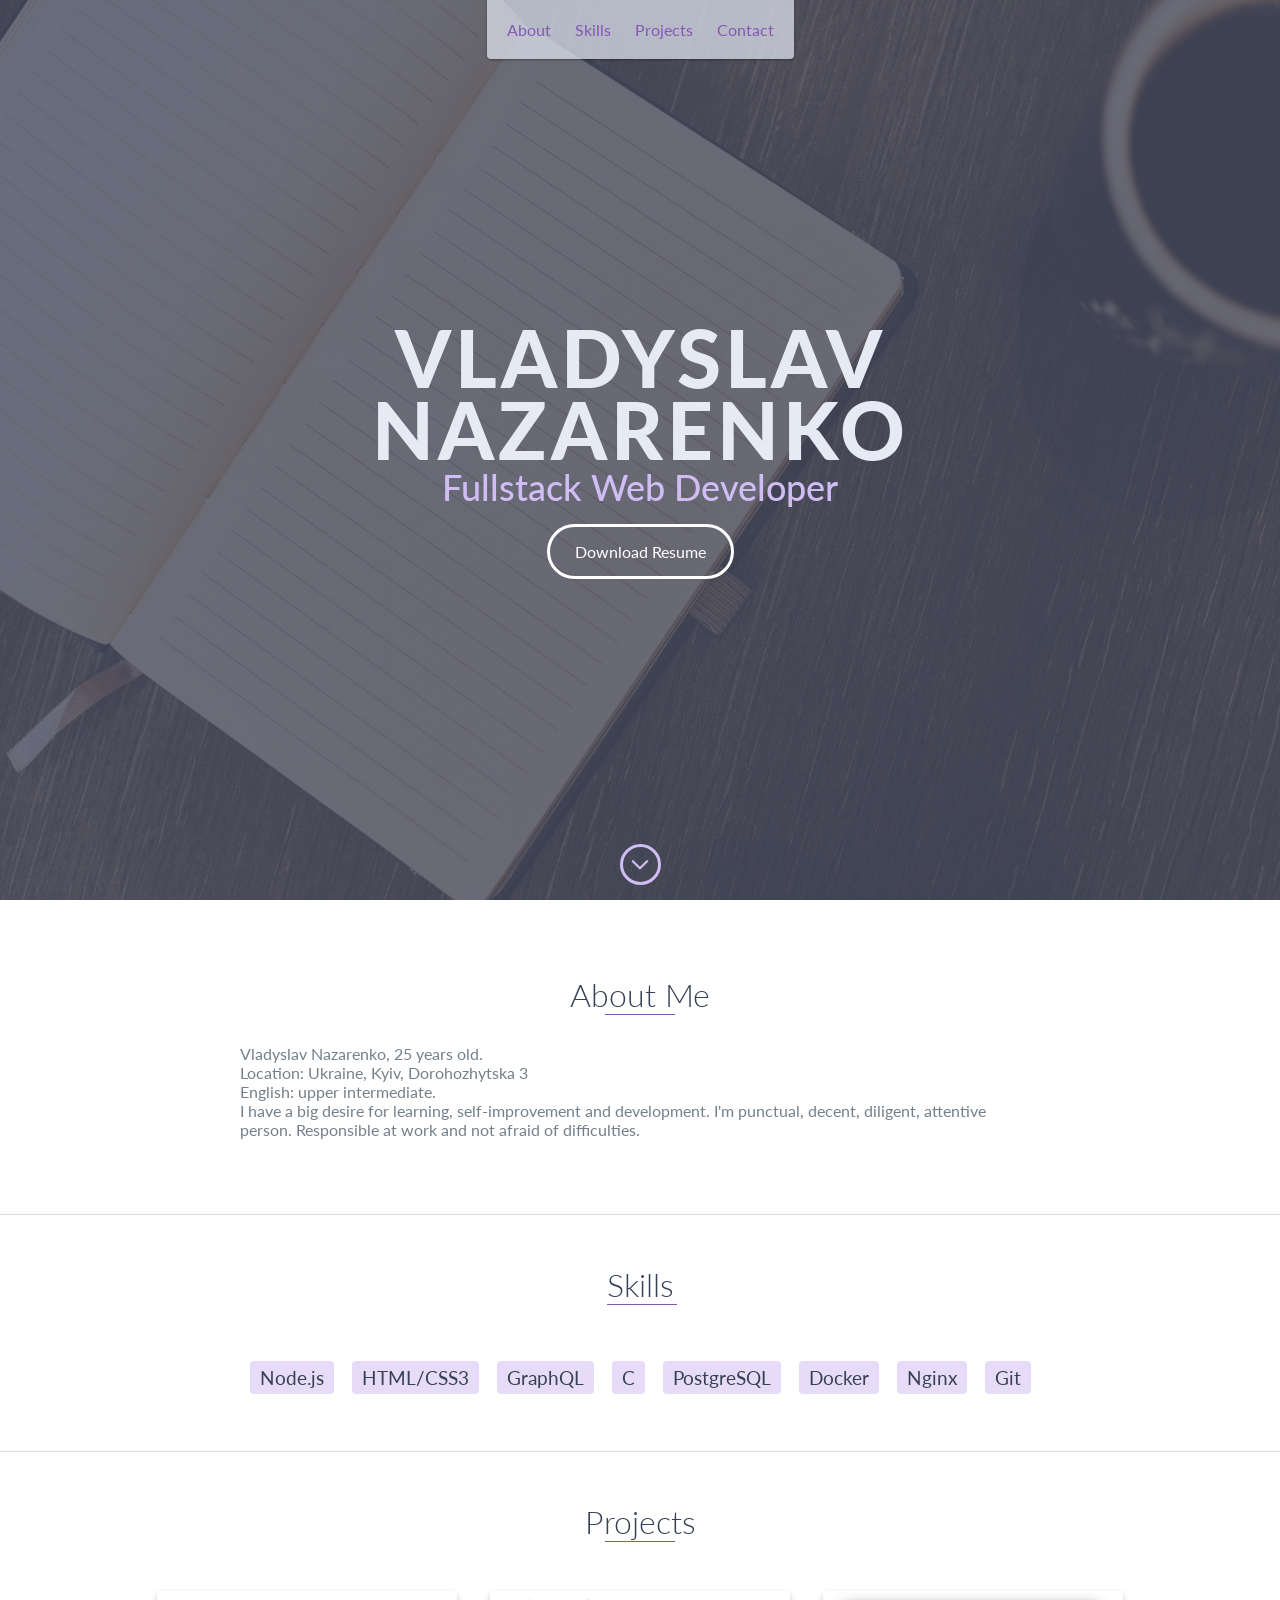
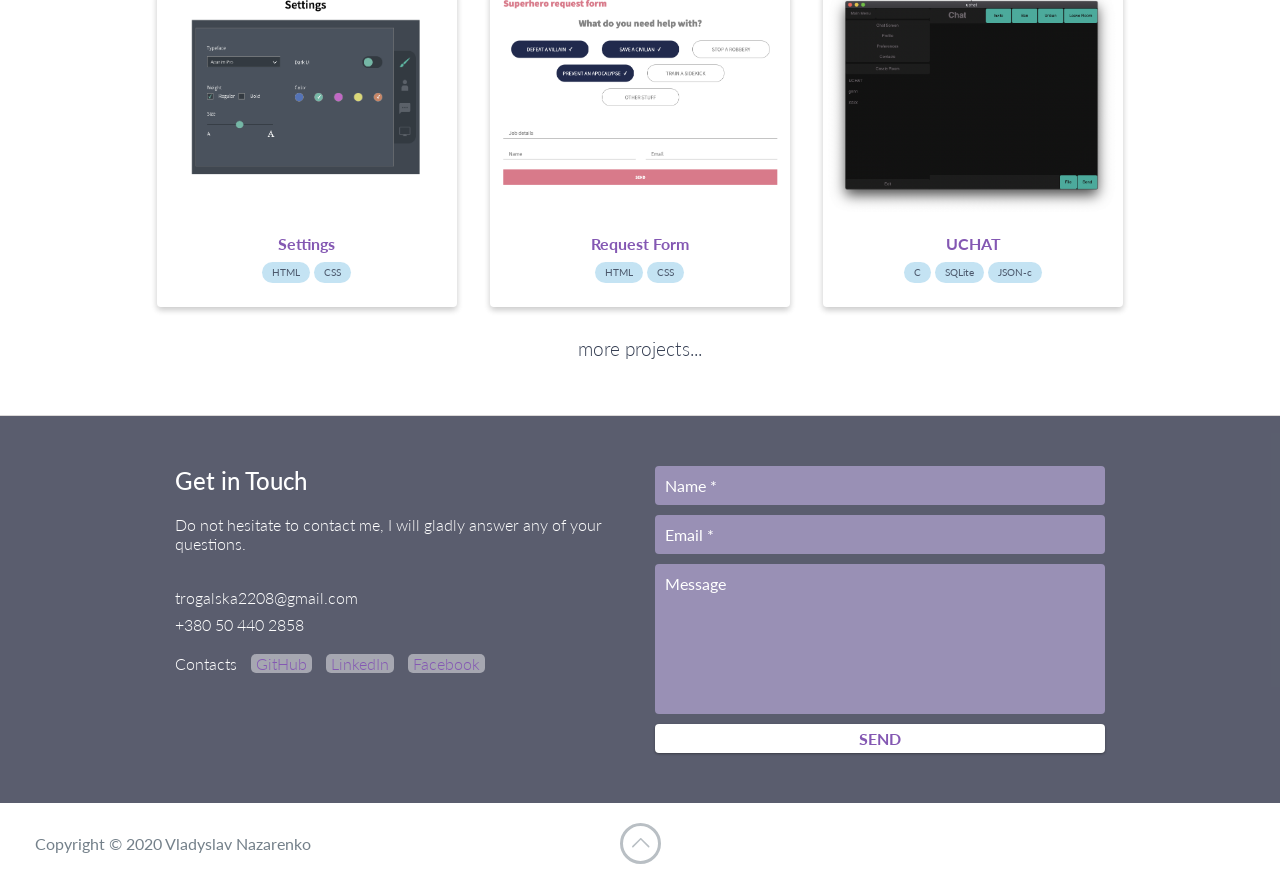
==== uportfolio/index.html @ c6d830fa "uportfolio" ====
<!DOCTYPE html>
<html class="no-js" lang="en">

<head>
  <meta charset="utf-8" />
  <meta name="description" content="Portfolio">
  <meta name="keywords" content="HTML, CSS, C, ucode, unitfactory, cbl, cblworld">
  <meta name="author" content="Vladyslav Nazarenko">
  <meta name="viewport" content="width=device-width, initial-scale=1"/>
  <title>My Portfolio</title>
  <link rel="shortcut icon" href="assets/images/favicon.ico" type="image/x-icon"/>
  <link rel="icon" href="assets/images/favicon.ico" type="image/x-icon"/>
  <link
    href="https://fonts.googleapis.com/css?family=Lato:300,400,700,900"
    rel="stylesheet"/>
  <link rel="stylesheet" href="styles.css"/>
</head>

<body>

  <header class="sticky">
    <ul id="menu" class="shadow">
      <li><a href="#about">About</a></li>
      <li><a href="#skills">Skills</a></li>
      <li><a href="#projects">Projects</a></li>
      <!-- <li><a href="#experience">Experience</a></li> -->
      <!-- <li><a href="#education">Education</a></li> -->
      <li><a href="#contact">Contact</a></li>
    </ul>
  </header>

  <div id="lead">
    <div id="lead-content">
      <h1>Vladyslav Nazarenko</h1>
      <h2>Fullstack Web Developer</h2>
      <a class="btn-rounded-white"
         href="https://drive.google.com/file/d/1_FTm56ErjEDqcZNoCzD84gvyn_e_Vx2x/view?usp=sharing">
        Download Resume
      </a>
    </div>
    <div id="lead-overlay"></div>
    <div id="lead-down">
      <span>
        <svg focusable="false" width="35" height="35" viewBox="0 0 35 35" >
          <path d="M22.782 13.8L17 19.582 11.218 13.8a1 1 0 0 0-1.414 1.414L16.29 21.7a.992.992 0 0 0 .71.292.997.997 0 0 0 .71-.292l6.486-6.486a1 1 0 0 0-1.414-1.414z"/>
        </svg>
        <!-- <a href="#about"></a> -->
      </span>
    </div>
  </div>

  <div id="about">
    <div class="container">
      <div>
        <h2 class="heading">About Me</h2>
        <div>
          <p>Vladyslav Nazarenko, 25 years old.</p>
          <p>Location: Ukraine, Kyiv, Dorohozhytska 3</p>
          <p>English: upper intermediate.</p>
          <p> I have a big desire for learning, self-improvement and development.
              I'm punctual, decent, diligent, attentive person.
              Responsible at work and not afraid of difficulties.
          </p>
        </div>
      </div>
    </div>
  </div>

  <div id="skills">
    <h2 class="heading">Skills</h2>
    <ul>
      <li>Node.js</li>
      <li>HTML/CSS3</li>
      <li>GraphQL</li>
      <li>C</li>
      <li>PostgreSQL</li>
      <li>Docker</li>
      <li>Nginx</li>
      <li>Git</li>
    </ul>
  </div>

  <div id="projects">
    <h2 class="heading">Projects</h2>
    <div class="container grid">

      <div class="project shadow-large">
        <div class="project-image">
          <img src="assets/images/settings.png" alt="settings_image"/>
        </div>
        <div class="project-info">
          <a href="https://github.com/vladyslav-n/Front-End/tree/main/sprint01/t22"
             target="_blank" >Settings</a>
          <ul>
            <li>HTML</li>
            <li>CSS</li>
          </ul>
        </div>
      </div>

      <div class="project shadow-large">
        <div class="project-image">
          <img src="assets/images/form.png" alt="form_image"/>
        </div>
        <div class="project-info">
          <a href="https://github.com/vladyslav-n/Front-End/tree/main/sprint01/t19"
             target="_blank">Request Form</a>
          <ul>
            <li>HTML</li>
            <li>CSS</li>
          </ul>
        </div>
      </div>

      <div class="project shadow-large">
        <div class="project-image">
          <img src="assets/images/uchat.png" alt="uchat_image"/>
        </div>
        <div class="project-info">
          <a href="https://github.com/arni30/Uchat"
             target="_blank" >UCHAT</a>
          <ul>
              <li>C</li>
              <li>SQLite</li>
              <li>JSON-c</li>
            </ul>
        </div>
      </div>

    </div>
    <div id="more-projects" >
      <a class="tooltip" target="_blank" href="https://github.com/vladyslav-n">more projects...</a>
      <span class="tooltiptext">link on github page</span>
    </div>
  </div>

    <!-- <div id="experience" class="background-alt">
    <h2 class="heading">Experience</h2>
    <div id="experience-timeline">
      <div data-date="September 2015 – September 2016">
        <h3>Employer Name</h3>
        <h4>Job Title</h4>
        <p>
          Lorem ipsum dolor sit amet, consectetur adipiscing elit. Curabitur
          in iaculis ex. Etiam volutpat laoreet urna. Morbi ut tortor nec
          nulla commodo malesuada sit amet vel lacus. Fusce eget efficitur
          libero. Morbi dapibus porta quam laoreet placerat.
        </p>
      </div>
      <div data-date="September 2015 – September 2016">
        <h3>Employer Name</h3>
        <h4>Job Title</h4>
        <p>
          Lorem ipsum dolor sit amet, consectetur adipiscing elit. Curabitur
          in iaculis ex. Etiam volutpat laoreet urna. Morbi ut tortor nec
          nulla commodo malesuada sit amet vel lacus. Fusce eget efficitur
          libero. Morbi dapibus porta quam laoreet placerat.
        </p>
      </div>
    </div>
  </div> -->
  <!-- End #experience -->

  <!-- <div id="education">
    <h2 class="heading">Education</h2>
    <div class="education-block">
      <h3>University of Ottawa</h3>
      <span class="education-date">Sept 2016 - Sept 2017</span>
      <h4>Bachelor of Science in Computer Science</h4>
      <p>
        Lorem ipsum dolor sit amet, consectetur adipiscing elit. Curabitur in
        iaculis ex. Etiam volutpat laoreet urna. Morbi ut tortor nec nulla
        commodo malesuada sit amet vel lacus. Fusce eget efficitur libero.
        Morbi dapibus porta quam laoreet placerat.
      </p>
    </div>
    <div class="education-block">
      <h3>University of Ottawa</h3>
      <span class="education-date">Sept 2016 - Sept 2017</span>
      <h4>Bachelor of Science in Computer Science</h4>
      <ul>
        <li>Lorem ipsum dolor sit amet, consectetur adipiscing elit.</li>
        <li>Lorem ipsum dolor sit amet, consectetur adipiscing elit.</li>
        <li>Lorem ipsum dolor sit amet, consectetur adipiscing elit.</li>
      </ul>
    </div>
  </div> -->
  <!-- End #education -->

  <div id="contact">
    <div class="flexbox">
      <div class="box">
        <h2>Get in Touch</h2>
        <div class="contact-text">
          <p>Do not hesitate to contact me, I will gladly answer any of your questions.</p>
          <br>
          <p>trogalska2208@gmail.com</p>
          <p>+380 50 440 2858</p>
        </div>
        <div id="social">
          <ul>
            <li>Contacts</li>
            <li><a href="https://github.com/" target="_blank">GitHub</a></li>
            <li><a href="https://linkedin.com/" target="_blank">LinkedIn</a></li>
            <li><a href="https://www.facebook.com/" target="_blank">Facebook</a></li>
          </ul>
        </div>
        <br>
      </div>
      <div id="contact-form" class="box">
        <form method="POST" action="https://formspree.io/vladyslav.nzr@gmail.com">
          <input type="hidden" name="_subject" value="Contact request from personal website"/>
          <input type="text" name="_from" placeholder="Name *" required/>
          <input type="email" name="_replyto" placeholder="Email *" required/>
          <textarea name="message" placeholder="Message" required></textarea>
          <button type="submit">SEND</button>
        </form>
      </div>
    </div>

  </div>

  <footer>
    <div class="container footflexbox">
      <div class="copyright footbox">
        <p>Copyright &copy; 2020 Vladyslav Nazarenko</p>
      </div>
      <div id="to-top" class="footbox">
        <span>
          <svg focusable="false" viewBox="-170 -150 660 660" >
            <path d="M325.606,229.393l-150.004-150C172.79,76.58,168.974,75,164.996,75c-3.979,0-7.794,1.581-10.607,4.394
              l-149.996,150c-5.858,5.858-5.858,15.355,0,21.213c5.857,5.857,15.355,5.858,21.213,0l139.39-139.393l139.397,139.393
              C307.322,253.536,311.161,255,315,255c3.839,0,7.678-1.464,10.607-4.394C331.464,244.748,331.464,235.251,325.606,229.393z"/>
          </svg>
          <!-- <a href="#menu"></a> -->
        </span>
      </div>
      <div class="social footbox ">
        <!-- <ul>
          <li><a href="https://github.com/" target="_blank"></a></li>
          <li><a href="https://linkedin.com/" target="_blank"><i class="fa fa-linkedin" aria-hidden="true"></i></a></li>
          <li><a href="https://www.facebook.com/" target="_blank"><i class="fa fa-facebook" aria-hidden="true"></i></a></li>
          <li><a href="https://plus.google.com/" target="_blank"><i class="fa fa-google-plus" aria-hidden="true"></i></a></li>
        </ul> -->
      </div>
    </div>
  </footer>

</body>

</html>
---- uportfolio/styles.css ----
html {
  font-family: sans-serif;
  -ms-text-size-adjust: 100%;
  -webkit-text-size-adjust: 100%;
}
body {
  font-family: "Lato", sans-serif;
  font-size: 16px;
  margin: 0;
}
button,
input,
textarea {
  color: inherit;
  font: inherit;
  margin: 0;
}
a {
  color: #8458B3;
  text-decoration: none;
}
/* body.active {
  overflow: hidden;
  z-index: -1;
} */
.shadow {
  box-shadow: 0 1px 3px rgba(0, 0, 0, 0.12), 0 1px 2px rgba(0, 0, 0, 0.24);
}
.shadow-large {
  box-shadow: 0 3px 6px rgba(0, 0, 0, 0.08), 0 3px 6px rgba(0, 0, 0, 0.15);
}
.heading {
  position: relative;
  display: inline-block;
  font-size: 2em;
  font-weight: 300;
  margin: 0 0 30px 0;
}
.heading:after {
  position: absolute;
  content: "";
  top: 100%;
  height: 1px;
  width: 70px;
  left: 0;
  right: 0;
  margin: 0 auto;
  background: #8458B3;
  text-align: center;
}
.container {
  margin: 0 20px;
}
/* .background-alt {
  background: #f2f2f5;
} */
/*--------------------------------------------------------* HEADER */
@keyframes dropHeader {
  0% {transform: translateY(-100%);}
  100% {transform: translateY(0);}
}
header {
  position: absolute;
  top: 0;
  left: 0;
  right: 0;
  text-align: center;
  z-index: 10;
  animation-name: dropHeader;
  animation-iteration-count: 1;
  animation-timing-function: ease;
  animation-duration: 0.75s;
}
header ul {
  display: inline-block;
  background: #e5eaf5b4;
  text-align: center;
  padding: 10px;
  margin: 0;
  border-bottom-right-radius: 4px;
  border-bottom-left-radius: 4px;
}
header li {
  display: inline-block;
}
header a {
  display: block;
  color: #8458B3;
  padding: 10px;
}
header a:hover {
  color: #8458B3;
  text-decoration: none;
  background: #d9dde7;
  border-radius: 4px;
}
header a:focus {
  color: #8458B3;
  text-decoration: none;
}
header.sticky {
  position: fixed;
  z-index: 999;
}
/* header.active {
  display: block;
}
#menu.active {
  display: block;
} */
/*--------------------------------------------------------* LEAD */
#lead {
  position: relative;
  height: 100vh;
  min-height: 500px;
  max-height: 1080px;
  background: url(assets/images/lead-bg.jpg);
  background-size: cover;
  overflow: hidden;
}
#lead-content {
  position: absolute;
  z-index: 10;
  top: 50%;
  left: 50%;
  transform: translate(-50%, -50%);
  text-align: center;
}
#lead-content h1,
#lead-content h2 {
  margin: 0;
}
#lead-content h1 {
  color: #e5eaf5;
  font-weight: 900;
  font-size: 5em;
  text-transform: uppercase;
  letter-spacing: 0.05em;
  line-height: 0.9em;
}
#lead-content h2 {
  color: #d0bdf4;
  font-weight: 500;
  font-size: 2.25em;
  margin-bottom: 15px;
}
.btn-rounded-white {
  display: inline-block;
  color: #fff;
  padding: 15px 25px;
  border: 3px solid #fff;
  border-radius: 30px;
  transition: 0.5s ease all;
}
.btn-rounded-white:hover {
  color: #8458B3;
  background: #fff;
  text-decoration: none;
}
#lead-overlay {
  position: absolute;
  height: 100%;
  width: 100%;
  top: 0;
  right: 0;
  bottom: 0;
  left: 0;
  background: rgba(73, 77, 95, 0.8);
  z-index: 1;
}
/*--------------------------------------------------------* LEAD down */
#lead-down {
  position: absolute;
  left: 0;
  right: 0;
  width: 100%;
  text-align: center;
  z-index: 10;
  bottom: 15px;
  color: #e5eaf5;
}
#lead-down span {
  cursor: pointer;
  display: block;
  margin: 0 auto;
  width: 35px;
  height: 35px;
  border-radius: 50%;
  border: 3px solid #d0bdf4;
  text-align: center;
}
/* #lead-down a {
  display: block;
  position: absolute;
  top: 10px;
  width: 30px;
  height: 15px;
  border: 1px solid red;
} */
#lead-down svg {
  /* position: absolute;
  right: 48.25%; */
  animation: pulsate 1.5s ease;
  animation-iteration-count: infinite;
  transform: scale(1.1);
  fill: #d0bdf4;
}
@keyframes pulsate {
  0% {transform: scale(1, 1);}
  50% {transform: scale(1.2, 1.2);}
  100% {transform: scale(1, 1);}
}
/*--------------------------------------------------------* ABOUT */
#about {
  padding: 75px 15px;
  border-bottom: 1px solid #dcd9d9;
  text-align: center;
}
#about h2 {
  color: #374054;
}
#about p {
  color: #74808a;
  margin: 0;
  text-align: left;
  margin: 0 auto;
  max-width: 800px;
}
/*--------------------------------------------------------* SKILLS */
#skills {
  padding: 50px 15px;
  text-align: center;
  border-bottom: 1px solid #dcd9d9;
}
#skills h2 {
  color: #374054;
  margin-bottom: 50px;
}
#skills ul {
  display: block;
  margin: 0 auto;
  padding: 0;
  max-width: 800px;
}
#skills li {
  display: inline-block;
  margin: 7px;
  padding: 5px 10px;
  color: #374054;
  background: #d0bdf488;
  border-radius: 4px;
  list-style: none;
  cursor: default;
  font-size: 1.2em;
}
/*--------------------------------------------------------* PROJECT */
#projects {
  padding: 50px 15px;
  border-bottom: 1px solid #dcd9d9;
  text-align: center;
}
#projects h2 {
  color: #374054;
  margin-bottom: 50px;
}
.grid {
  display: grid;
  grid-template-columns: repeat(3, 1fr);
  align-items: center;
  justify-content: center;
  max-width: 1000px;
  margin: 0 auto;
}
.project {
  width: auto;
  height: auto;
  margin: 0 auto;
  overflow: hidden;
  border-radius: 4px;
}
.project-image > img {
  object-fit: cover;
  max-width: 300px;
  /* margin-bottom: -80px; */
  z-index: 3;
}
.project-image {
  z-index: 2;
}
.project-info {
  /* background: #e5eaf5; */
  padding: 5% 0;
  z-index: 2;
}
.project-info a{
  font-weight: 700;
}
.project-info ul {
  display: block;
  margin: 5px auto;
  padding: 0;
  width: 80%;
}
.project-info li {
  display: inline-block;
  margin: 4px 0;
  padding: 5px 10px;
  color: #374054da;
  background: #a0d2eb9d;
  border-radius: 20px;
  list-style: none;
  cursor: default;
  font-size: .6em;
}
#more-projects {
  margin: 30px 0 5px 0;
}
#more-projects a {
  color: #374054;
  /* border-top: 1px solid #8458B3; */
  align-self: center;
  width: 150px;
  font-size: 1.2em;
  font-weight: 300;
}
.tooltip {
  position: relative;
}
.tooltip ~ .tooltiptext {
  visibility: hidden;
  width: 120px;
  background-color: #8458B3;
  color: #fff;
  text-align: center;
  border-radius: 6px;
  padding: 5px 0;
  font-size: .8em;

  position: absolute;
  margin-left: 5px;
  z-index: 1;
}
.tooltip:hover ~ .tooltiptext {
  visibility: visible;
  animation-name: tooltips;
  animation-iteration-count: 1;
  animation-timing-function: ease;
  animation-duration: 2.75s;
}
@keyframes tooltips {
  0% {opacity: 0;}
  100% {opacity: .8;}
}
/*--------------------------------------------------------* CONTACT */
#contact {
  padding: 50px 15px;
  background: #494d5fe7;
}
.flexbox {
  display: flex;
  flex-direction: row;
  justify-content: center;
  align-items: flex-start;
  max-width: 1000px;
  margin: 0 auto;
}
.box {
  text-align: center;
  width: 45%;
  margin: 0 15px;
}
#contact h2 {
  margin: 0 0 20px 0;
  font-weight: 500;
  color: #fff;
  text-align: left;
}
.contact-text {
  margin: 20px 0;
}
#contact p {
  margin: 8px 0;
  font-weight: 300;
  color: #fff;
  text-align: left;
}
#social ul {
  padding-inline-start: 0;
  text-align: left;
}
#contact li {
  display: inline-block;
  margin-right: 10px;
  color: #fff;
  font-weight: 300;
  list-style: none;
}
#contact li a {
  background-color: rgba(255, 255, 255, 0.459);
  padding: 0 5px;
  border-radius: 5px;

}
#contact-form input,
#contact-form textarea {
  display: block;
  box-sizing: border-box;
  width: 100%;
  padding: 10px;
  border-radius: 4px;
  border: none;
  margin-bottom: 10px;
  background: #d0bdf488;
  color: #fff;
  transition: 0.5s ease all;
}
#contact-form input::-webkit-input-placeholder,
#contact-form textarea::-webkit-input-placeholder {
  color: #fff;
}
#contact-form textarea {
  height: 150px;
  resize: none;
}
#contact-form button {
  display: block;
  width: 100%;
  background: #fff;
  border-radius: 4px;
  padding: 5px 10px;
  border: none;
  color: #8458B3;
  font-weight: 700;
  box-shadow: 0 1px 3px rgba(0, 0, 0, 0.12), 0 1px 2px rgba(0, 0, 0, 0.24);
  transition: 0.5s ease all;
}
#contact-form button:hover {
  box-shadow: 0 10px 20px rgba(0, 0, 0, 0.19), 0 6px 6px rgba(0, 0, 0, 0.23);
}
#contact-form input:focus,
#contact-form textarea:focus {
  outline: none;
  background: #8458B3;
}
#contact-form button:focus {
  outline: none;
  box-shadow: 0 10px 20px rgba(0, 0, 0, 0.19), 0 6px 6px rgba(0, 0, 0, 0.23);
}
/*--------------------------------------------------------* FOOTER */
footer {
  padding: 20px 0;
}
.footflexbox {
  display: flex;
  flex-direction: row;
  justify-content: space-between;
  align-items: center;
  margin: 0 auto;
}
.footbox {
  width: 30%;
  margin: 0 15px;
}
.copyright p {
  margin: 0 20px;
  color: #74808a;
}
#to-top {
  text-align: center;
}
#to-top span {
  cursor: pointer;
  display: block;
  margin: 0 auto;
  width: 35px;
  height: 35px;
  border-radius: 50%;
  border: 3px solid #b9bfc4;
  text-align: center;
}
/* #to-top a {
  display: block;
  position: absolute;
  top: 25px;
  width: 30px;
  height: 15px;
  border: 10px solid rgba(0, 0, 0, 100);
} */
#to-top svg {
  position: relative;
  animation: pulsate 1.5s ease;
  animation-iteration-count: infinite;
  fill: #b9bfc4;
}


/* .social {
  text-align: right;
}
.social ul {
  margin: 5px 0 0 0;
  padding: 0;
}
.social li {
  display: inline-block;
  font-size: 1.25em;
  list-style: none;
}
.social a {
  display: block;
  color: #74808a;
  padding: 10px;
}
.social a:hover {
  color: #3498db;
} */

/* .optional-section {
  padding: 50px 15px;
  text-align: center;
  border-top: 1px solid #dcd9d9;
}
.optional-section h2 {
  color: #374054;
}
.optional-section-block {
  max-width: 700px;
  margin: 0 auto 30px auto;
  padding: 15px;
  border: 1px solid #dcd9d9;
  background: #fff;
  text-align: left;
}
.optional-section-block h3 {
  font-weight: 500;
  margin: 0 0 15px 0;
  color: #374054;
}
.optional-section-block h4 {
  color: #74808a;
  clear: both;
  font-weight: 500;
  margin: 0 0 15px 0;
}
.optional-section-block p,
.optional-section-block ul {
  margin: 0 0 15px 0;
  color: #74808a;
  font-size: 0.9em;
}
.optional-section-block ul {
  padding: 0 0 0 15px;
} */

/*--------------------------------------------------------* EX ED */
#experience {
  display: none;
  /* .no-js #experience-timeline > div {
  background: #fff;
  padding: 10px;
  margin-bottom: 10px;
  border: 1px solid #dcd9d9;
}
.no-js #experience-timeline > div h3 {
  font-size: 1.5em;
  font-weight: 300;
  color: #374054;
  display: inline-block;
  margin: 0;
}
.no-js #experience-timeline > div h4 {
  font-size: 1.2em;
  font-weight: 300;
  color: #7e8890;
  margin: 0 0 15px 0;
}
.no-js #experience-timeline > div p {
  color: #74808a;
  font-size: 0.9em;
  margin: 0;
}
.no-js #experience-timeline:before,
.no-js #experience-timeline:after {
  content: none;
} */




/* #experience {
  padding: 50px 15px;
  text-align: center;
  border-bottom: 1px solid #dcd9d9;
}
#experience h2 {
  color: #374054;
}
#experience-timeline {
  margin: 30px auto 0 auto;
  position: relative;
  max-width: 1000px;
}
#experience-timeline:before {
  position: absolute;
  content: "";
  top: 0;
  bottom: 0;
  left: 303px;
  right: auto;
  height: 100%;
  width: 3px;
  background: #3498db;
  z-index: 0;
}
#experience-timeline:after {
  position: absolute;
  content: "";
  width: 3px;
  height: 40px;
  background: #3498db;
  background: linear-gradient(to bottom, #3498db, rgba(52, 152, 219, 0));
  top: 100%;
  left: 303px;
}
.vtimeline-content {
  margin-left: 350px;
  background: #fff;
  border: 1px solid #e6e6e6;
  padding: 15px;
  border-radius: 3px;
  text-align: left;
}
.vtimeline-content h3 {
  font-size: 1.5em;
  font-weight: 300;
  color: #374054;
  display: inline-block;
  margin: 0;
}
.vtimeline-content h4 {
  font-size: 1.2em;
  font-weight: 300;
  color: #7e8890;
  margin: 0 0 15px 0;
}
.vtimeline-content p {
  color: #74808a;
  font-size: 0.9em;
  margin: 0;
}
.vtimeline-point {
  position: relative;
  display: block;
  vertical-align: top;
  margin-bottom: 30px;
}
.vtimeline-icon {
  position: relative;
  color: #fff;
  width: 50px;
  height: 50px;
  background: #3498db;
  border-radius: 50%;
  float: left;
  z-index: 99;
  margin-left: 280px;
}
.vtimeline-icon i {
  display: block;
  font-size: 2em;
  margin-top: 10px;
}
.vtimeline-date {
  width: 260px;
  text-align: right;
  position: absolute;
  left: 0;
  top: 10px;
  font-weight: 300;
  color: #374054;
}
#education {
  padding: 50px 15px 20px 15px;
  border-bottom: 1px solid #dcd9d9;
  text-align: center;
}
#education h2 {
  color: #374054;
  margin-bottom: 50px;
}
.education-block {
  max-width: 700px;
  margin: 0 auto 30px auto;
  padding: 15px;
  border: 1px solid #dcd9d9;
  text-align: left;
}
.education-block h3 {
  font-weight: 500;
  float: left;
  margin: 0;
  color: #374054;
}
.education-block span {
  color: #74808a;
  float: right;
}
.education-block h4 {
  color: #74808a;
  clear: both;
  font-weight: 500;
  margin: 0 0 15px 0;
}
.education-block p,
.education-block ul {
  margin: 0;
  color: #74808a;
  font-size: 0.9em;
}
.education-block ul {
  padding: 0 0 0 15px;
} */

/* @media only screen and (max-width: 750px) {
  #experience-timeline:before,
  #experience-timeline:after {
    left: 23px;
  }
  .vtimeline-date {
    width: auto;
    text-align: left;
    position: relative;
    margin-bottom: 15px;
    display: block;
    margin-left: 70px;
  }
  .vtimeline-icon {
    margin-left: 0;
  }
  .vtimeline-content {
    margin-left: 70px;
  }
} */
}
/*--------------------------------------------------------* MEDIA */
@media only screen and (max-width: 992px) {
  #lead {
    height: auto;
    min-height: auto;
    max-height: auto;
    padding: 100px 15px;
  }
  #lead-content {
    position: relative;
    transform: none;
    left: auto;
    top: auto;
  }
  #lead-content h1 {
    font-size: 3em;
  }
  #lead-content h2 {
    font-size: 1.75em;
  }
  .grid {
    max-width: 750px;
  }
  .project-image > img {
    max-width: 220px;
  }
}
@media only screen and (max-width: 768px) {

  #lead-content h1 {
    font-size: 2em;
  }
  #lead-content h2 {
    font-size: 1.3em;
  }
  #lead-content a {
    padding: 10px 20px;
  }
  #lead-down {
    display: none;
  }
  /* .education-block h3,
  .education-block span {
    float: none;
  } */
  .grid {
    max-width: 500px;
  }
  .project {
    width: 140px;
    height: 100%;
  }
  .project-image {
    display: none;
  }
  .flexbox {
    flex-direction: column;
    align-items: center;
  }
  .box {
    width: 80%;
    margin: 5px 0;
  }
  footer {
    text-align: center;
  }
  /* .social {
    text-align: center;
  } */
}
@media only screen and (max-width: 480px) {
  #lead-content h1 {
    font-size: 1.5em;
  }
  #lead-content h2 {
    font-size: 1em;
  }
  #lead-content a {
    font-size: 0.9em;
    padding: 5px 10px;
  }
}
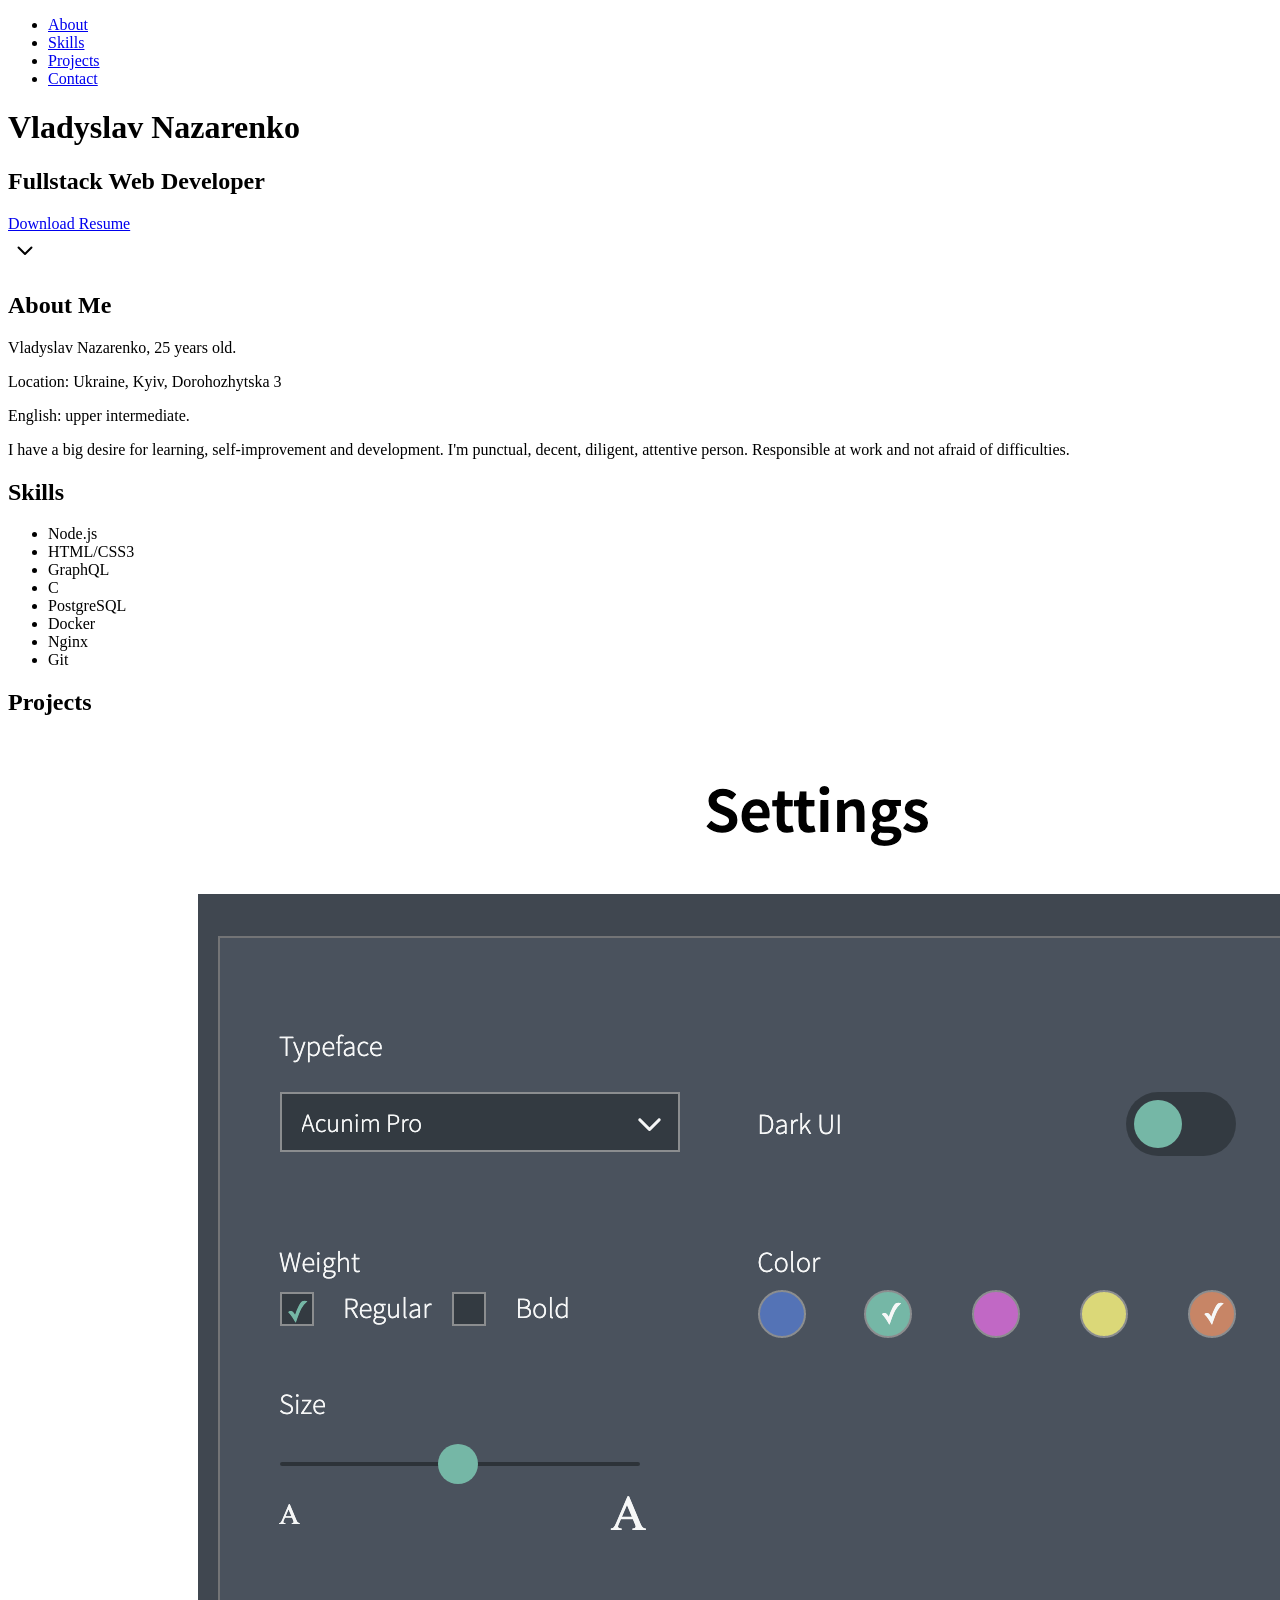
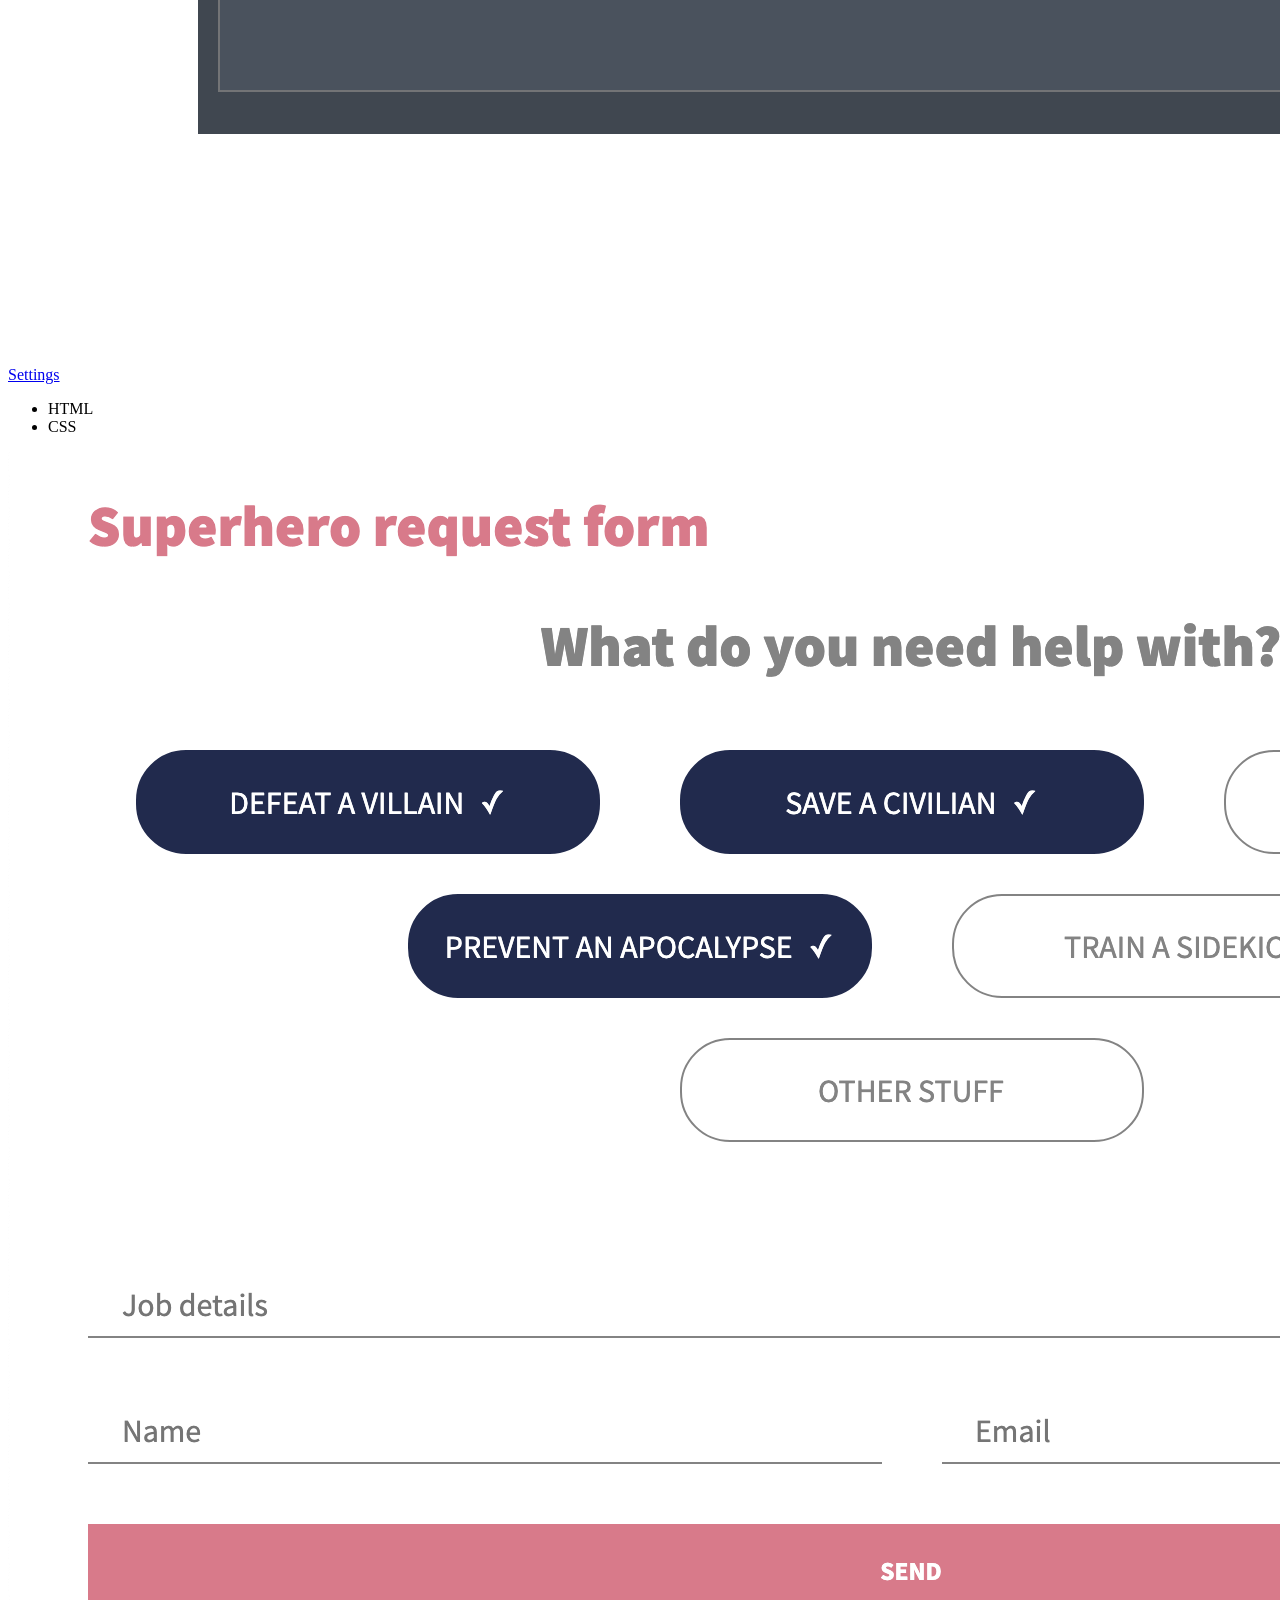
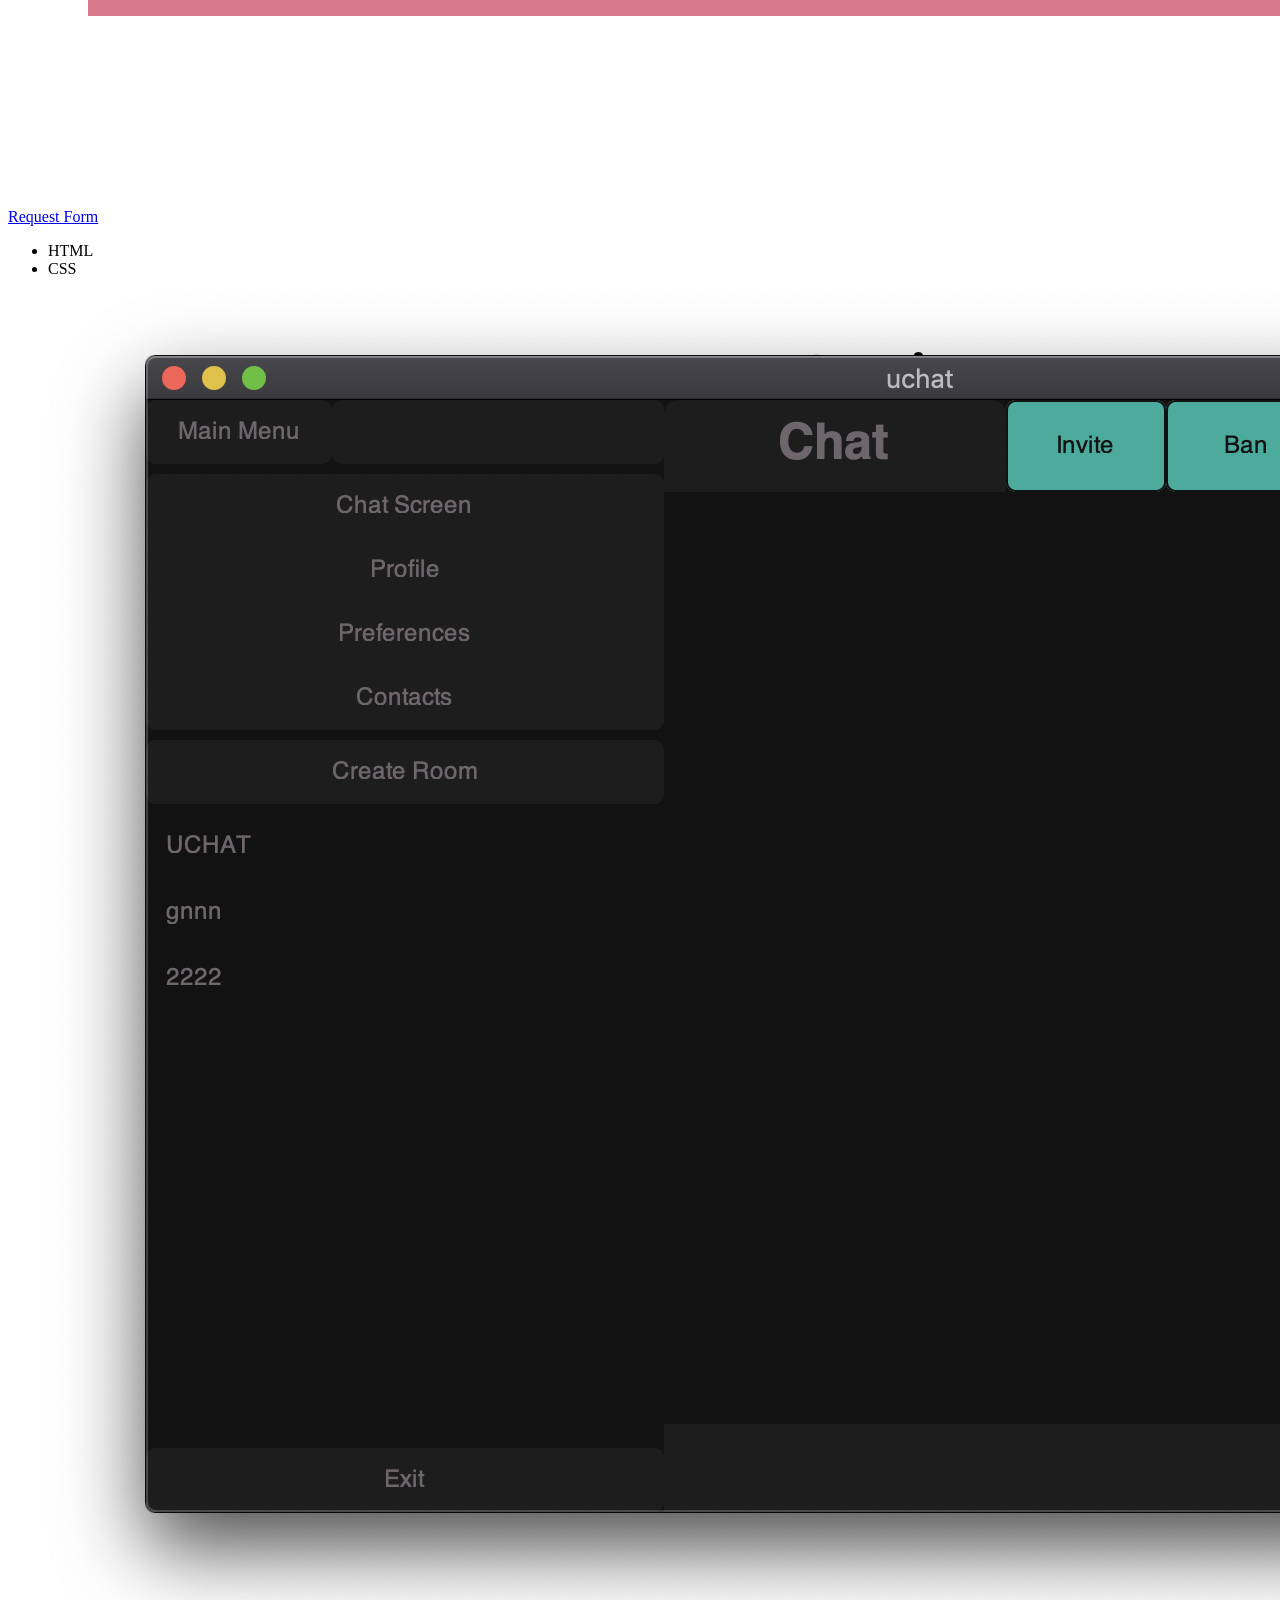
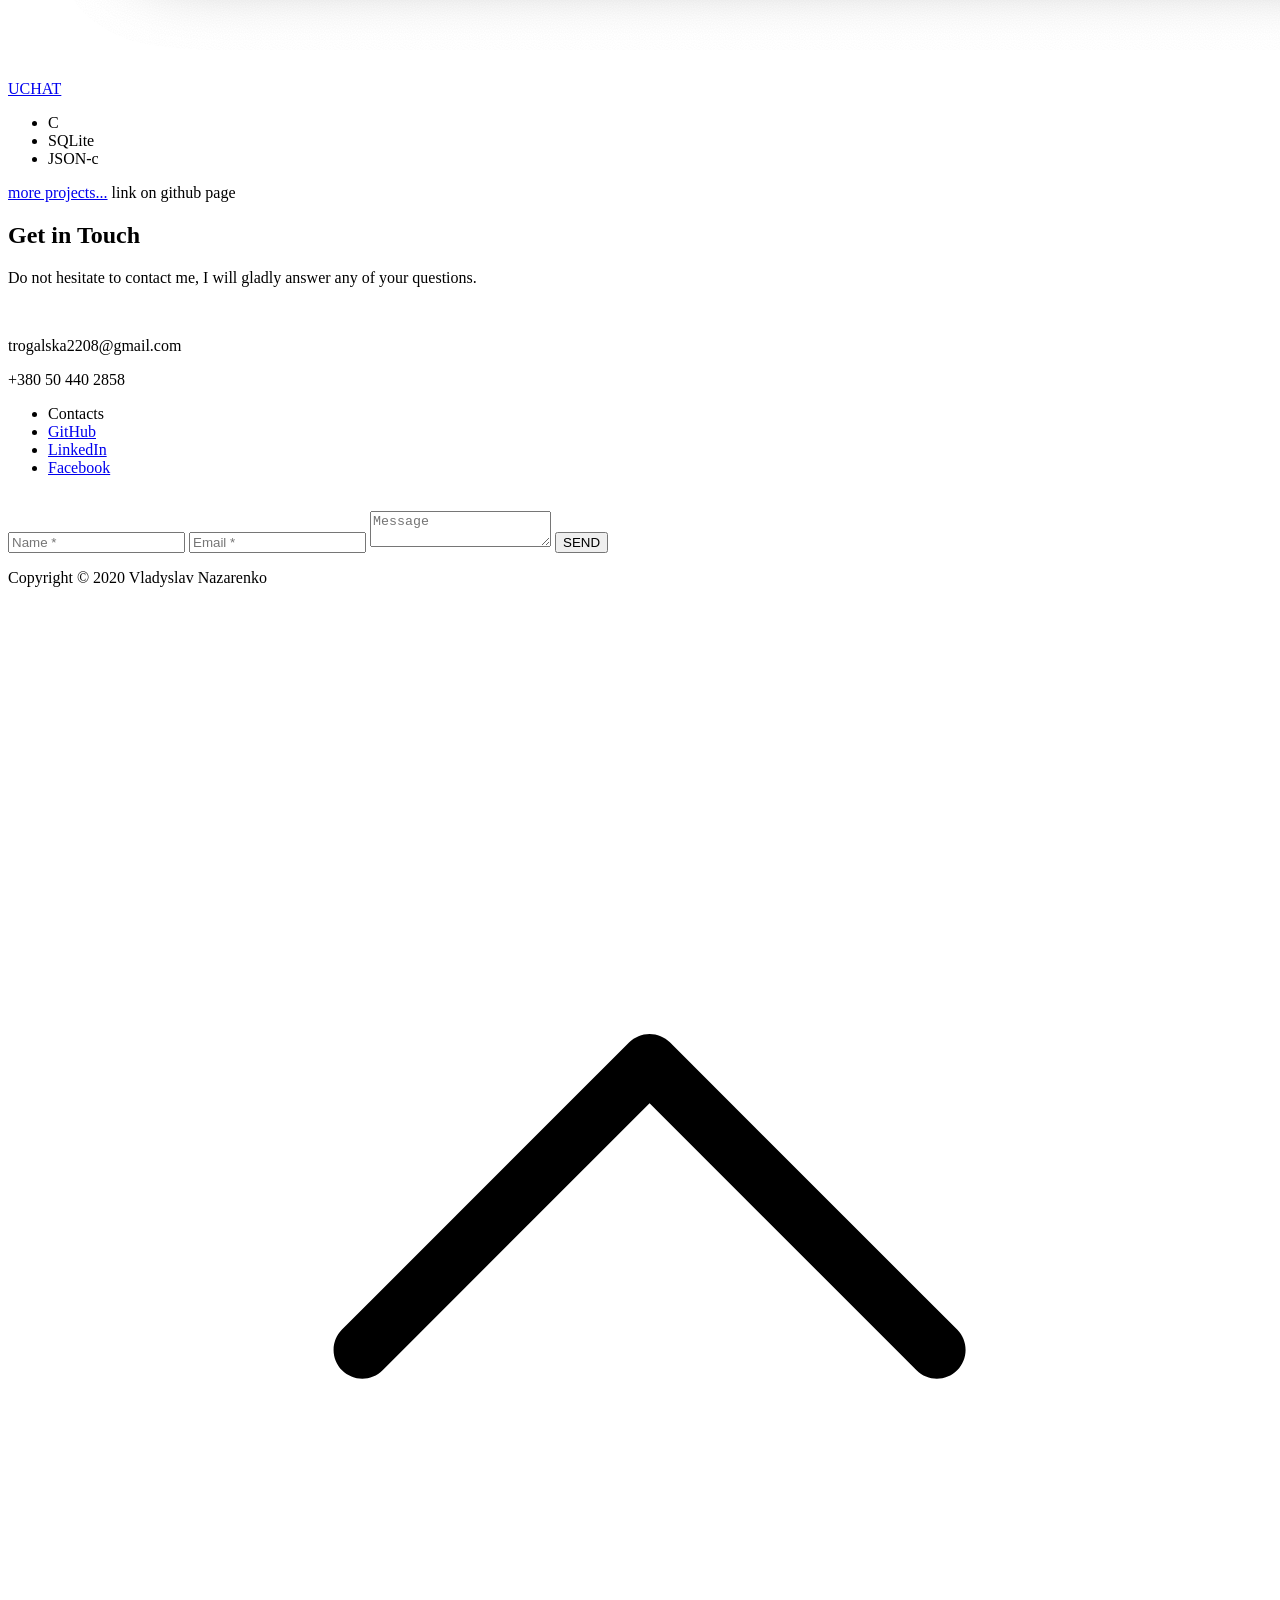
==== commit f851464d: "s03" ====
--- a/uportfolio/index.html
+++ b/uportfolio/index.html
@@ -13,7 +13,7 @@
   <link
     href="https://fonts.googleapis.com/css?family=Lato:300,400,700,900"
     rel="stylesheet"/>
-  <link rel="stylesheet" href="styles.css"/>
+  <link rel="stylesheet" href="css/styles.css"/>
 </head>
 
 <body>
